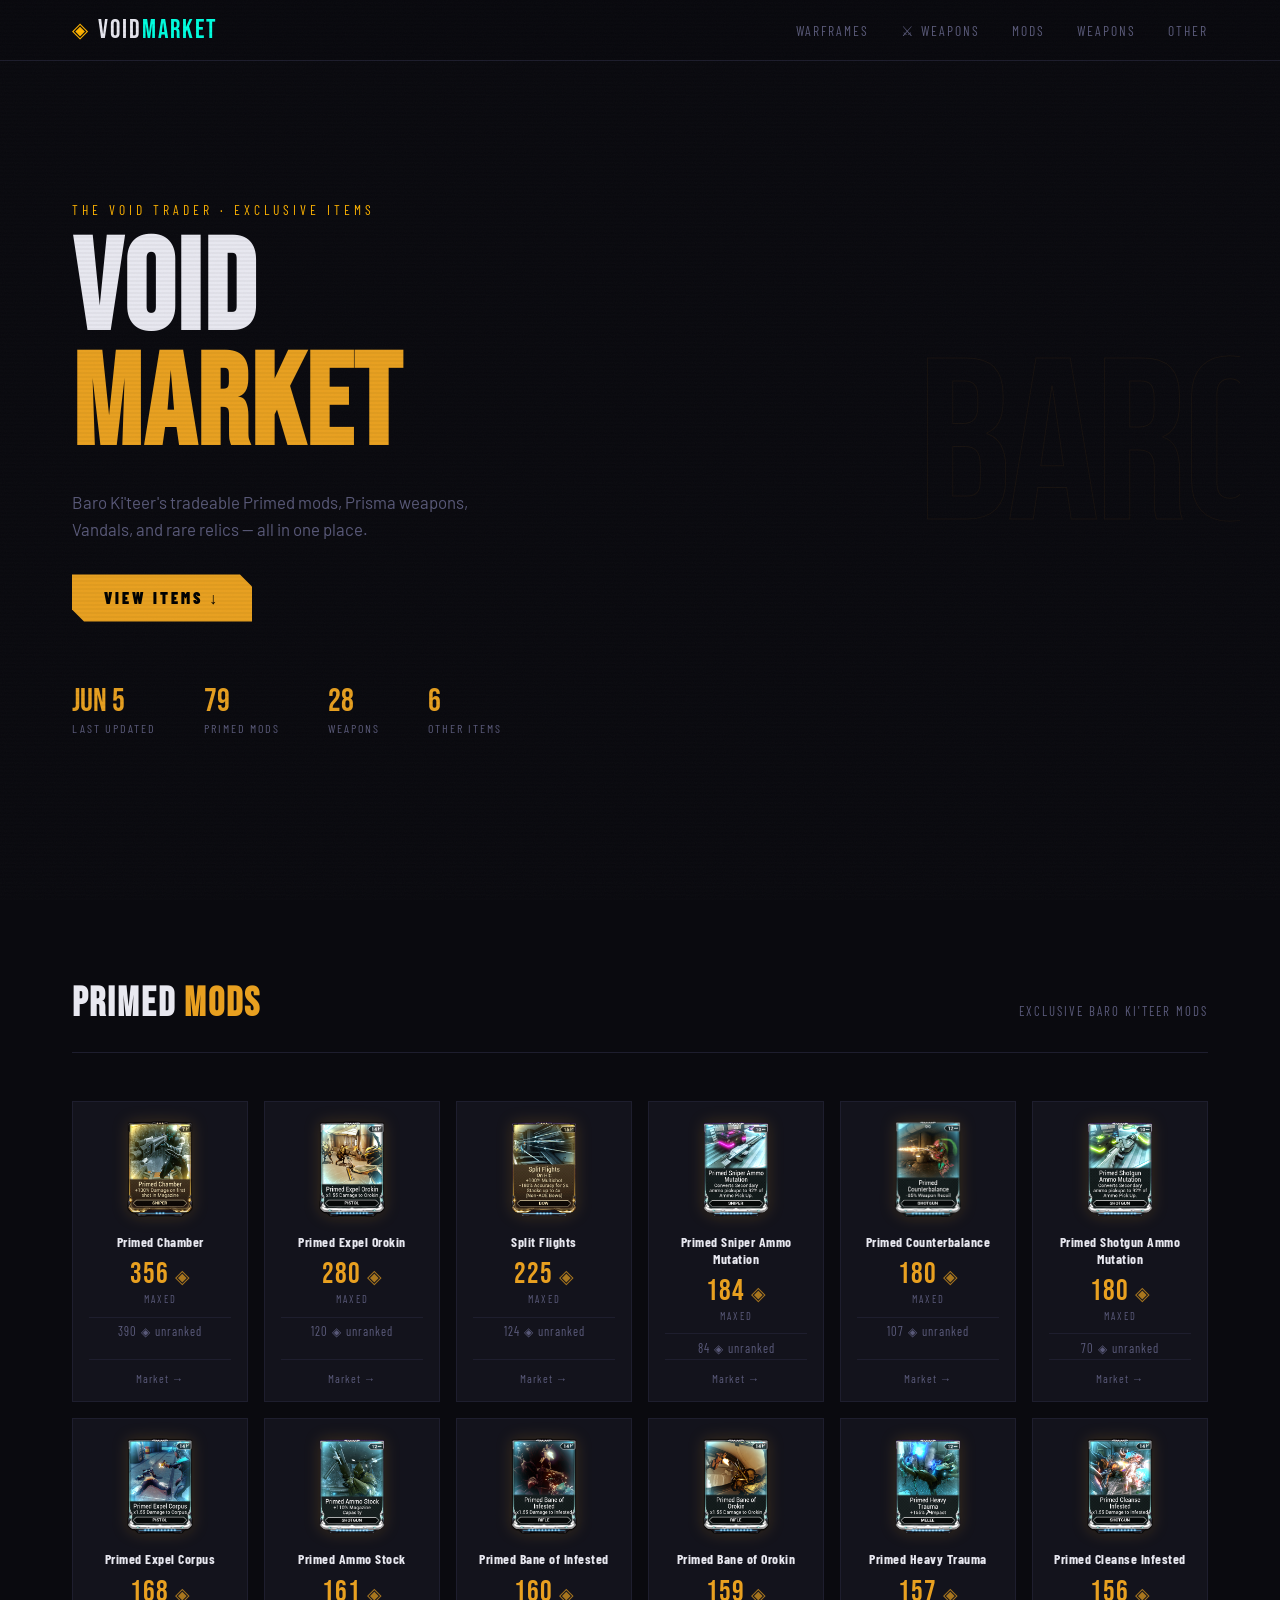
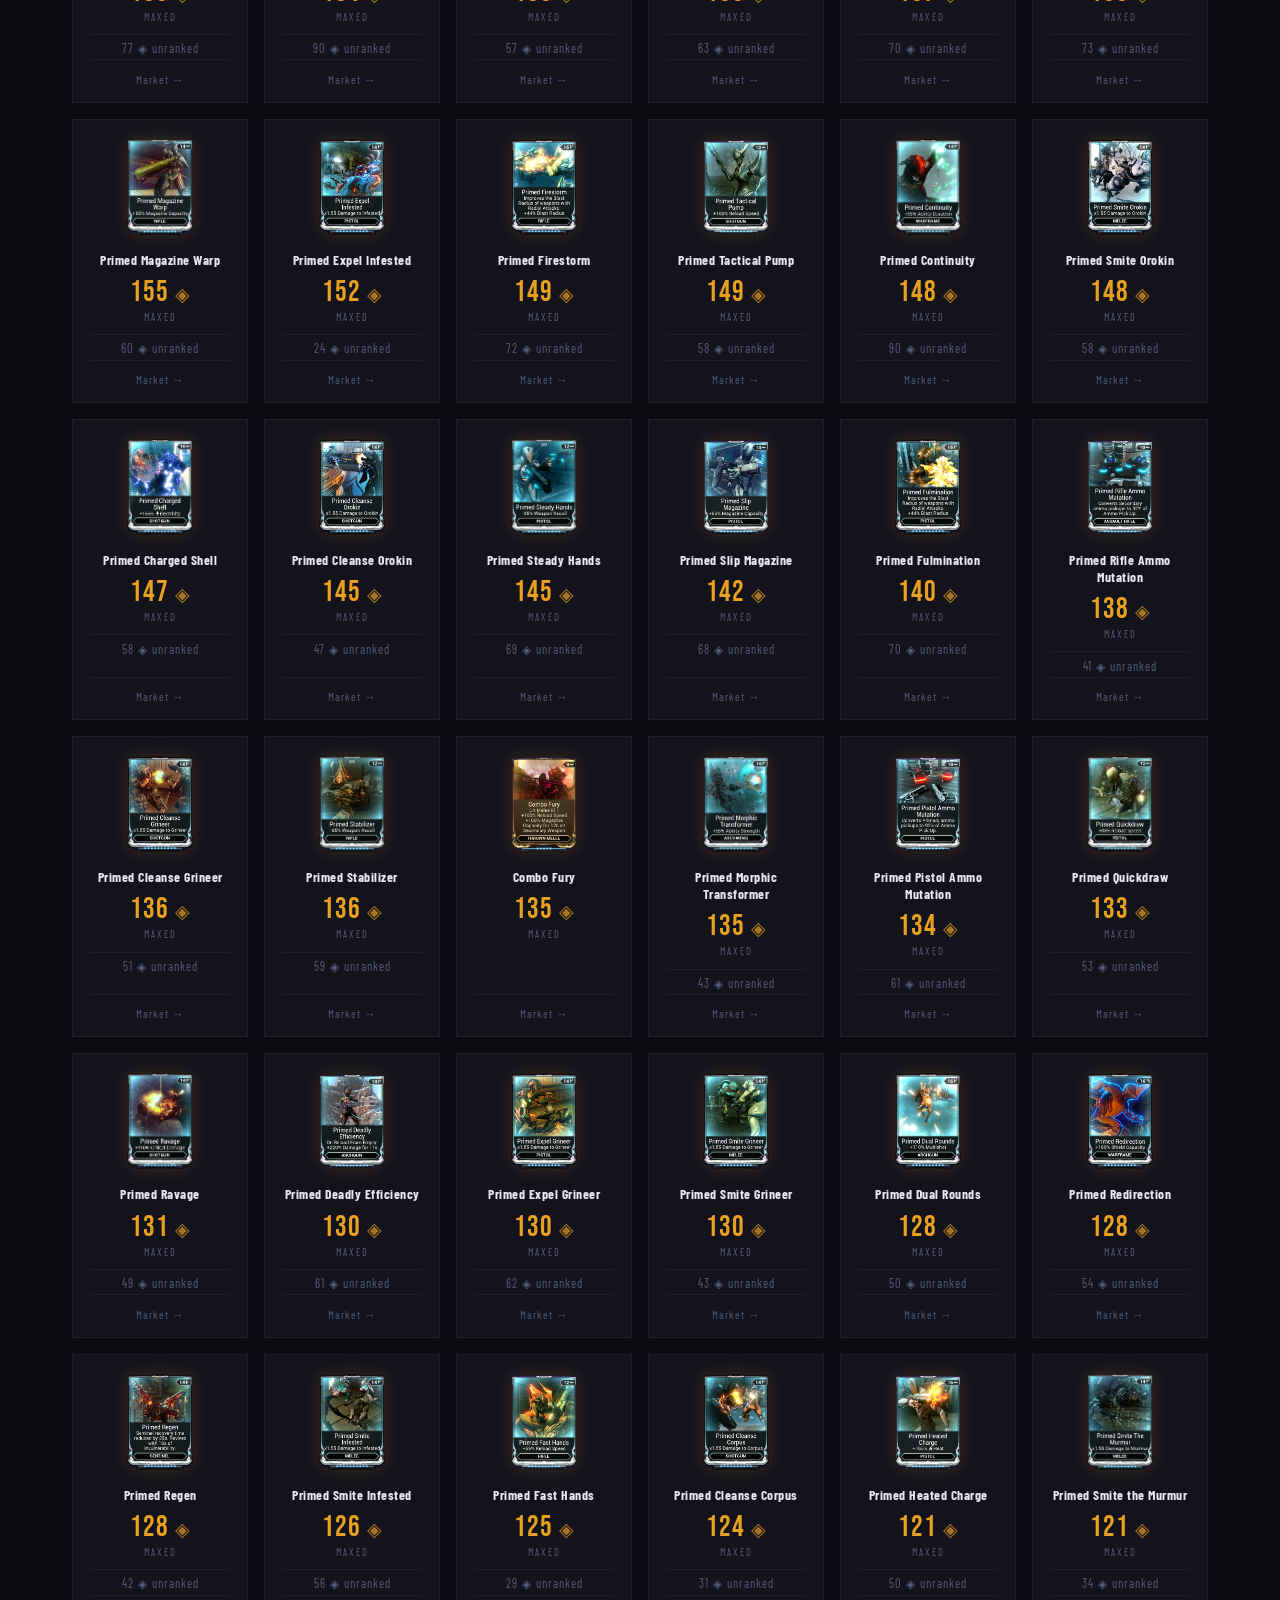
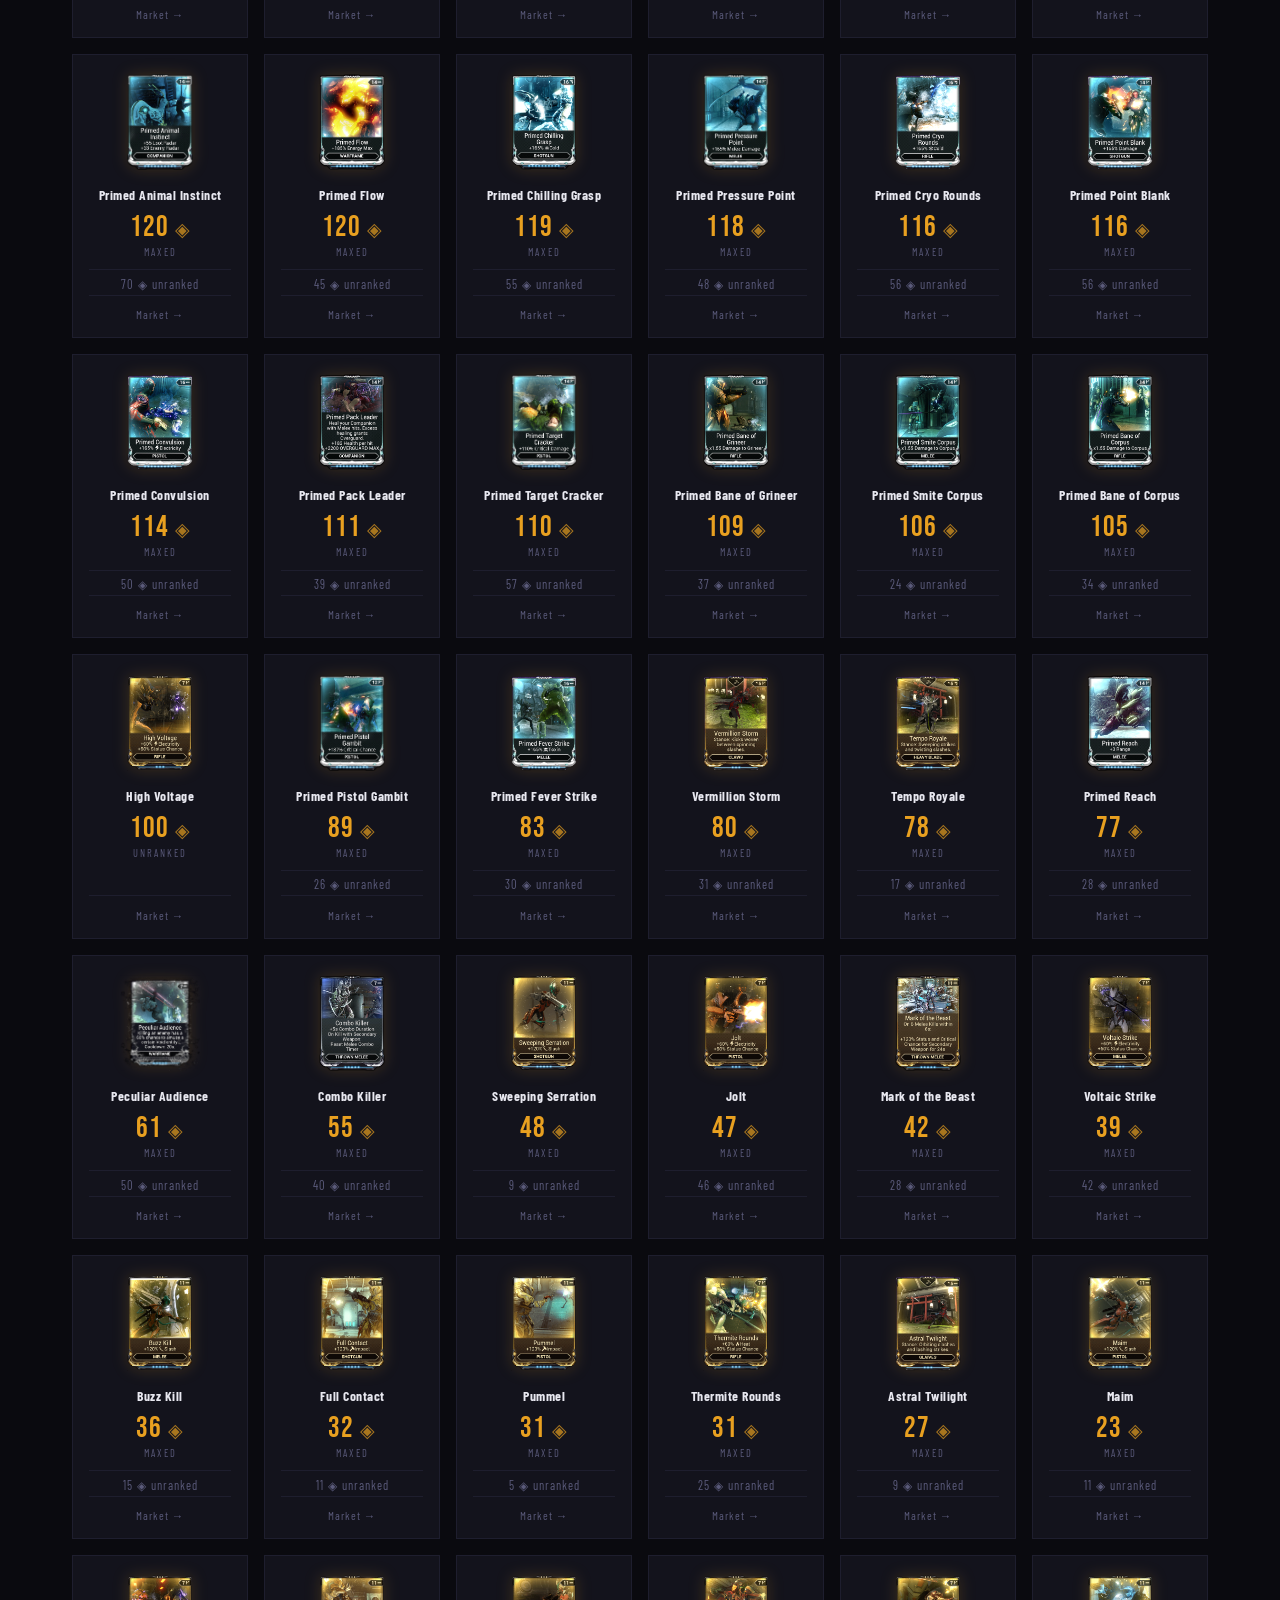
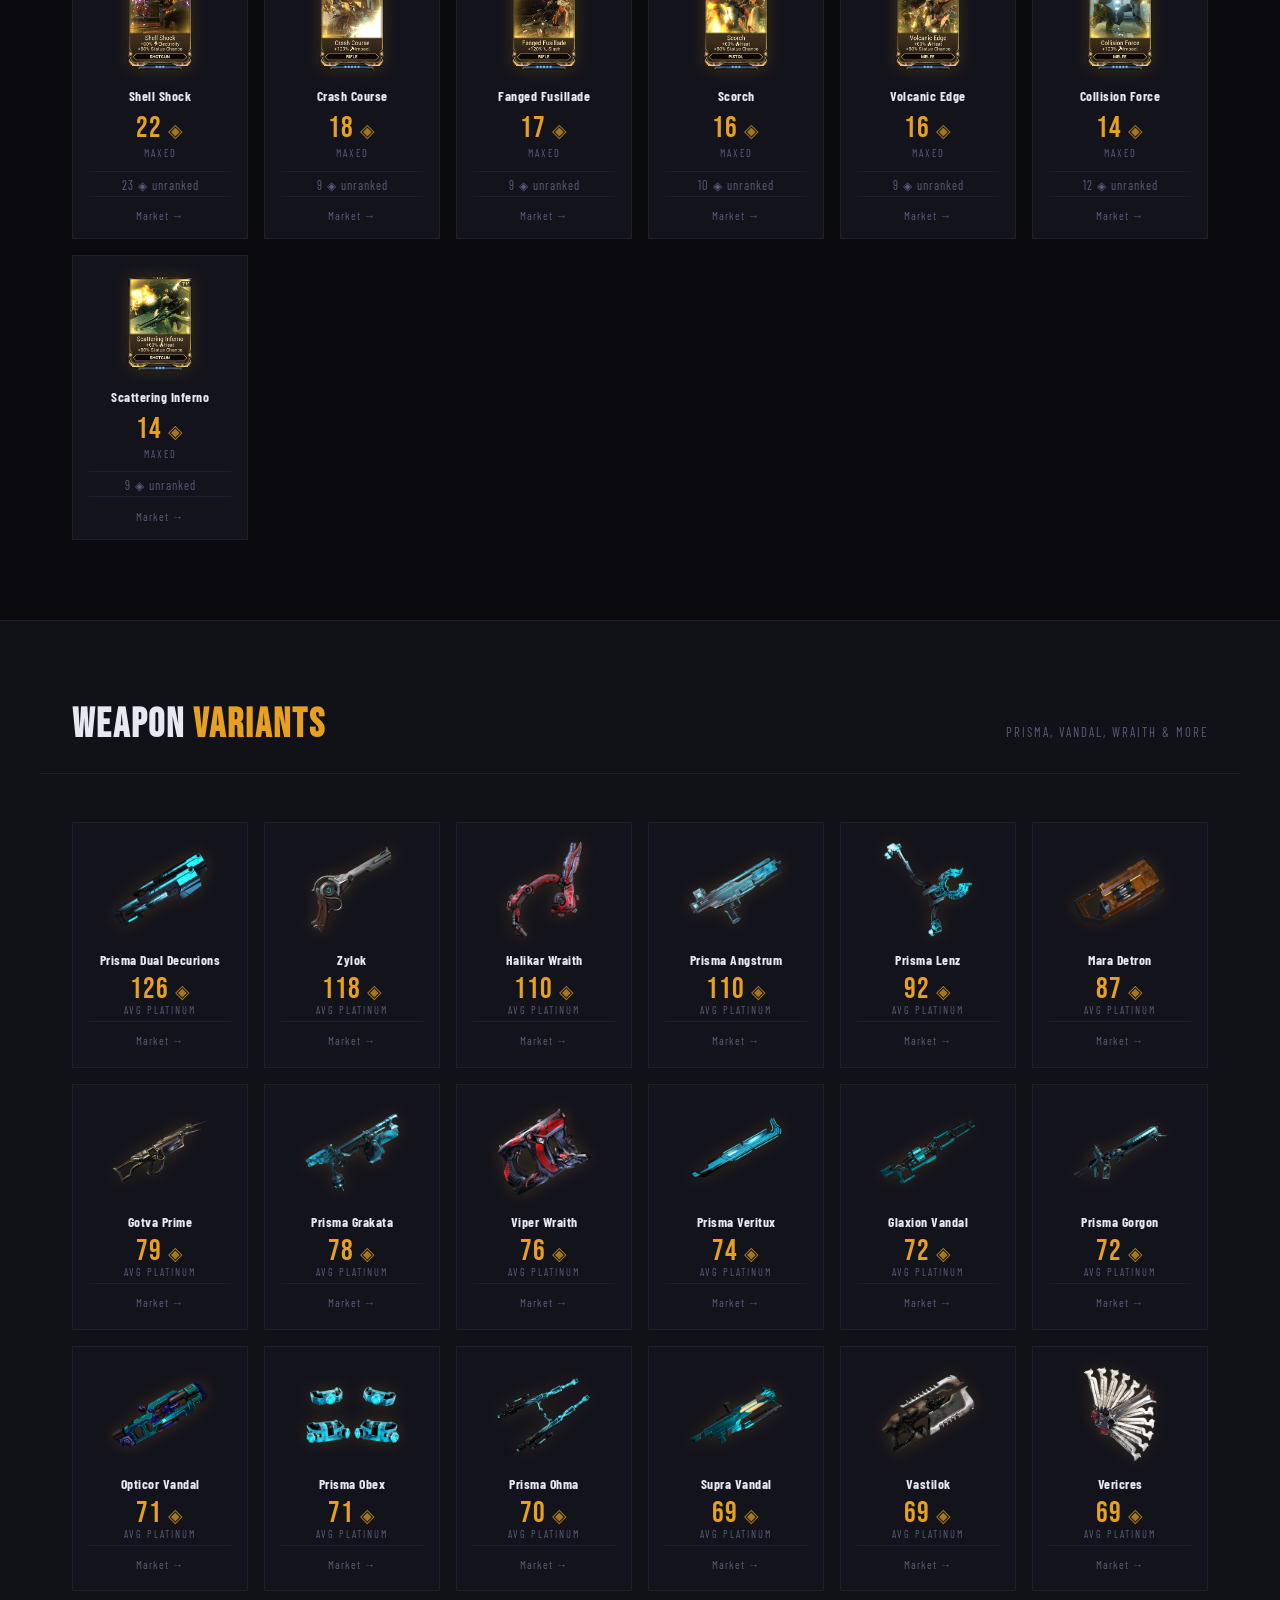
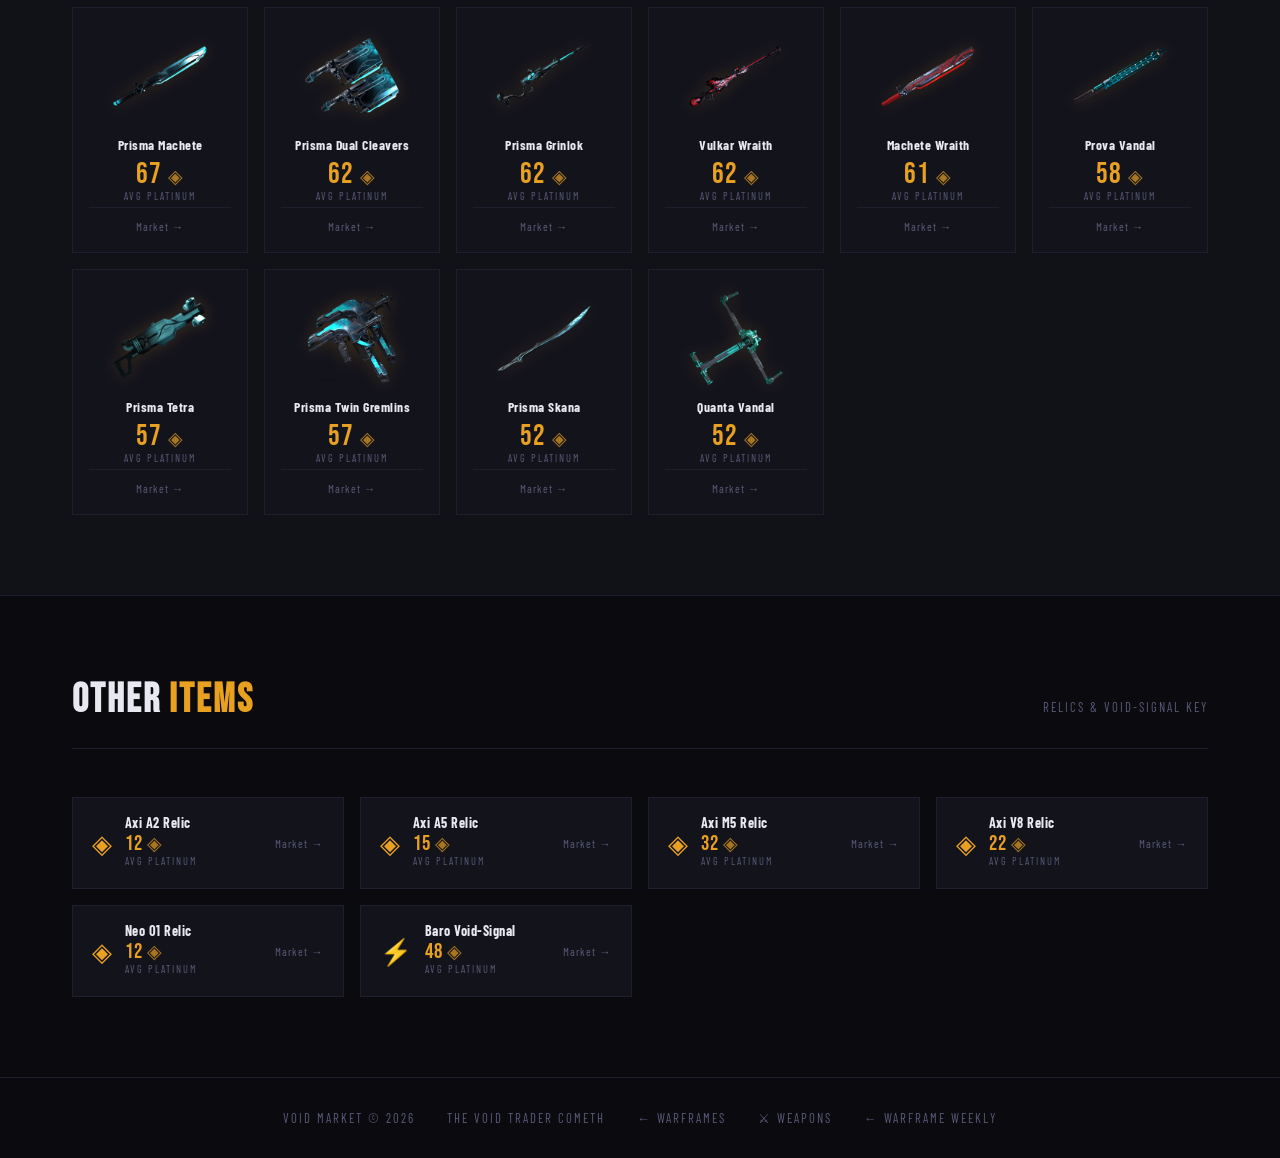
==== baro.html @ 5e70889b "void market" ====
<!DOCTYPE html>
<html lang="en">
<head>
  <meta charset="UTF-8" />
  <meta name="viewport" content="width=device-width, initial-scale=1.0"/>
  <title>Void Market — Baro Ki'teer</title>
  <link href="https://fonts.googleapis.com/css2?family=Bebas+Neue&family=Barlow:wght@400;600;700&family=Barlow+Condensed:wght@700;900&display=swap" rel="stylesheet"/>
  <link rel="stylesheet" href="style.css"/>
  <link rel="stylesheet" href="baro.css"/>
</head>
<body>

  <div class="scanline"></div>
  <div class="noise"></div>

  <header>
    <div class="header-inner">
      <div class="logo">
        <span class="logo-icon">◈</span>
        <span class="logo-text">VOID<span class="accent">MARKET</span></span>
      </div>
      <button class="hamburger" id="hamburger">☰</button>
      <nav id="main-nav">
        <a href="index.html">Warframes</a>
        <a href="weapons.html">⚔ Weapons</a>
        <a href="#mods">Mods</a>
        <a href="#weapons">Weapons</a>
        <a href="#other">Other</a>
      </nav>
    </div>
  </header>

  <section class="hero hero--baro">
    <div class="hero-bg-text">BARO</div>
    <div class="hero-content">
      <p class="hero-eyebrow">THE VOID TRADER · EXCLUSIVE ITEMS</p>
      <h1 class="hero-title">VOID<br/><span class="baro-accent">MARKET</span></h1>
      <p class="hero-sub">Baro Ki'teer's tradeable Primed mods, Prisma weapons, Vandals, and rare relics — all in one place.</p>
      <a href="#mods" class="cta-btn baro-cta">VIEW ITEMS ↓</a>
    </div>
    <div class="hero-stats">
      <div class="stat"><span class="stat-num baro-num" id="last-updated">—</span><span class="stat-label">Last Updated</span></div>
      <div class="stat"><span class="stat-num baro-num" id="mod-count">—</span><span class="stat-label">Primed Mods</span></div>
      <div class="stat"><span class="stat-num baro-num" id="weapon-count">—</span><span class="stat-label">Weapons</span></div>
      <div class="stat"><span class="stat-num baro-num" id="other-count">—</span><span class="stat-label">Other Items</span></div>
    </div>
  </section>

  <!-- MODS -->
  <section id="mods" class="content-section">
    <div class="section-header">
      <h2>PRIMED <span class="baro-accent">MODS</span></h2>
      <span class="section-sub">Exclusive Baro Ki'teer mods</span>
    </div>
    <div class="baro-grid" id="mods-grid">
      <div class="loading-state">⚙️ Loading mods...</div>
    </div>
  </section>

  <!-- WEAPONS -->
  <section id="weapons" class="content-section alt-bg">
    <div class="section-header">
      <h2>WEAPON <span class="baro-accent">VARIANTS</span></h2>
      <span class="section-sub">Prisma, Vandal, Wraith &amp; more</span>
    </div>
    <div class="baro-grid" id="weapons-grid">
      <div class="loading-state">⚙️ Loading weapons...</div>
    </div>
  </section>

  <!-- OTHER -->
  <section id="other" class="content-section">
    <div class="section-header">
      <h2>OTHER <span class="baro-accent">ITEMS</span></h2>
      <span class="section-sub">Relics &amp; Void-Signal key</span>
    </div>
    <div class="baro-grid baro-grid--other" id="other-grid">
      <div class="loading-state">⚙️ Loading items...</div>
    </div>
  </section>

  <footer>
    <span>VOID MARKET &copy; <span id="footer-year"></span></span>
    <span>The Void Trader cometh</span>
    <a href="index.html" style="color:var(--muted);text-decoration:none;">← Warframes</a>
    <a href="weapons.html" style="color:var(--muted);text-decoration:none;">⚔ Weapons</a>
    <a href="https://shadowsofthezariman.github.io/Warframe-Weekly" style="color:var(--muted);text-decoration:none;">← Warframe Weekly</a>
  </footer>

  <script src="baro_app.js"></script>
  <script src="nav.js"></script>
</body>
</html>
---- style.css ----
/* ── RESET & VARIABLES ─────────────────────────────── */
*, *::before, *::after { box-sizing: border-box; margin: 0; padding: 0; }

:root {
  --bg:       #0a0a0f;
  --bg2:      #111118;
  --border:   #1e1e2e;
  --accent:   #00ffe0;
  --accent2:  #ff2d55;
  --gold:     #ffb300;
  --text:     #e8e8f0;
  --muted:    #5a5a7a;
  --card-bg:  #13131c;
  --font-head: 'Bebas Neue', sans-serif;
  --font-body: 'Barlow', sans-serif;
  --font-cond: 'Barlow Condensed', sans-serif;
}

html { scroll-behavior: smooth; }
body { background: var(--bg); color: var(--text); font-family: var(--font-body); overflow-x: hidden; }

/* ── ATMOSPHERE ─────────────────────────────────────── */
.scanline {
  pointer-events: none; position: fixed; inset: 0; z-index: 9999;
  background: repeating-linear-gradient(0deg, transparent, transparent 2px, rgba(0,0,0,0.03) 2px, rgba(0,0,0,0.03) 4px);
}
.noise {
  pointer-events: none; position: fixed; inset: 0; z-index: 9998; opacity: 0.025;
  background-image: url("data:image/svg+xml,%3Csvg viewBox='0 0 200 200' xmlns='http://www.w3.org/2000/svg'%3E%3Cfilter id='n'%3E%3CfeTurbulence type='fractalNoise' baseFrequency='0.9' numOctaves='4' stitchTiles='stitch'/%3E%3C/filter%3E%3Crect width='100%25' height='100%25' filter='url(%23n)'/%3E%3C/svg%3E");
  background-size: 200px;
}

.accent { color: var(--accent); }

/* ── HEADER ─────────────────────────────────────────── */
header {
  position: fixed; top: 0; left: 0; right: 0; z-index: 100;
  background: rgba(10,10,15,0.85); backdrop-filter: blur(12px);
  border-bottom: 1px solid var(--border);
}
.header-inner {
  max-width: 1200px; margin: 0 auto; padding: 0 2rem;
  height: 60px; display: flex; align-items: center; justify-content: space-between;
}
.logo { display: flex; align-items: center; gap: 0.5rem; font-family: var(--font-head); font-size: 1.6rem; letter-spacing: 2px; }
.logo-icon { color: var(--gold); font-size: 1.3rem; }
nav { display: flex; gap: 2rem; }
nav a { color: var(--muted); text-decoration: none; font-family: var(--font-cond); font-size: 0.85rem; letter-spacing: 2px; text-transform: uppercase; transition: color 0.2s; }
nav a:hover { color: var(--accent); }

.hamburger {
  display: none;
  background: none;
  border: 1px solid var(--border);
  color: var(--text);
  font-size: 1.2rem;
  padding: 0.3rem 0.7rem;
  cursor: pointer;
}

@media (max-width: 700px) {
  .hamburger { display: block; }
  #main-nav {
    display: none;
    position: absolute;
    top: 60px; left: 0; right: 0;
    background: rgba(10,10,15,0.97);
    border-bottom: 1px solid var(--border);
    flex-direction: column;
    padding: 1rem 2rem;
    gap: 1rem;
  }
  #main-nav.open { display: flex; }
  nav a { font-size: 0.9rem; }
}

/* ── HERO ───────────────────────────────────────────── */
.hero {
  min-height: 100vh; display: flex; flex-direction: column; justify-content: center;
  padding: 100px 2rem 4rem; max-width: 1200px; margin: 0 auto; position: relative; overflow: hidden;
}
.hero-bg-text {
  position: absolute; right: 0; top: 50%; transform: translateY(-50%);
  font-family: var(--font-head); font-size: clamp(200px, 30vw, 400px);
  color: transparent; -webkit-text-stroke: 1px rgba(255,179,0,0.05);
  user-select: none; pointer-events: none; line-height: 1;
}
.hero-content { max-width: 600px; }
.hero-eyebrow { font-family: var(--font-cond); font-size: 0.85rem; letter-spacing: 4px; color: var(--gold); margin-bottom: 1rem; text-transform: uppercase; }
.hero-title { font-family: var(--font-head); font-size: clamp(4rem, 10vw, 8rem); line-height: 0.9; letter-spacing: 2px; margin-bottom: 1.5rem; animation: fadeUp 0.8s ease both; }
.hero-sub { font-size: 1.05rem; color: var(--muted); max-width: 420px; line-height: 1.6; margin-bottom: 2rem; animation: fadeUp 0.8s 0.15s ease both; }

.cta-btn {
  display: inline-block; background: var(--accent); color: #000;
  font-family: var(--font-cond); font-weight: 900; font-size: 1rem; letter-spacing: 3px;
  padding: 0.85rem 2rem; text-decoration: none; cursor: pointer; border: none;
  clip-path: polygon(0 0, calc(100% - 12px) 0, 100% 12px, 100% 100%, 12px 100%, 0 calc(100% - 12px));
  transition: background 0.2s, transform 0.1s; animation: fadeUp 0.8s 0.3s ease both;
}
.cta-btn:hover { background: #fff; transform: translateY(-2px); }

.hero-stats { display: flex; gap: 3rem; margin-top: 4rem; animation: fadeUp 0.8s 0.45s ease both; }
.stat { display: flex; flex-direction: column; gap: 0.2rem; }
.stat-num { font-family: var(--font-head); font-size: 2rem; color: var(--gold); line-height: 1; }
.stat-label { font-family: var(--font-cond); font-size: 0.75rem; letter-spacing: 2px; color: var(--muted); text-transform: uppercase; }

/* ── SECTIONS ───────────────────────────────────────── */
.content-section { 
  max-width: 1200px; 
  margin: 0 auto; 
  padding: 5rem 2rem; }

.alt-bg { 
  background: var(--bg2); 
  max-width: 100%; 
  border-top: 1px solid var(--border); 
  border-bottom: 1px solid var(--border); 
}

.alt-bg .section-header, 
.alt-bg .card-grid { 
  max-width: 1200px; 
  margin-left: auto; 
  margin-right: auto;
  padding-left: 2rem;
  padding-right: 2rem; 
}

.section-header {
  display: flex; align-items: baseline; 
  justify-content: space-between;
  flex-wrap: wrap; 
  gap: 1rem; 
  margin-bottom: 3rem;
  border-bottom: 1px solid var(--border); 
  padding-bottom: 1.5rem;
}
.section-header h2 { 
  font-family: var(--font-head); 
  font-size: 2.5rem; 
  letter-spacing: 2px; }
.section-sub { font-family: var(--font-cond); font-size: 0.8rem; letter-spacing: 2px; color: var(--muted); text-transform: uppercase; }

.card-grid { 
  display: grid; 
  grid-template-columns: 
  repeat(auto-fill, minmax(220px, 1fr)); 
  gap: 1.2rem; margin-top: 1rem; }

/* ── PRICE CARD ─────────────────────────────────────── */
.price-card {
  background: var(--card-bg); border: 1px solid var(--border);
  padding: 1.5rem; text-decoration: none; color: var(--text);
  display: block; position: relative; overflow: hidden;
  transition: transform 0.2s, border-color 0.2s;
  animation: fadeUp 0.4s ease both;
}
.price-card::before {
  content: ''; position: absolute; top: 0; left: 0;
  width: 3px; height: 100%; background: var(--gold);
  transform: scaleY(0); transform-origin: top; transition: transform 0.25s ease;
}
.price-card:hover { transform: translateY(-4px); border-color: rgba(255,179,0,0.3); }
.price-card:hover::before { transform: scaleY(1); }

.price-rank {
  font-family: var(--font-head); font-size: 2.5rem; line-height: 1;
  color: var(--border); margin-bottom: 0.5rem; transition: color 0.2s;
}
.price-card:hover .price-rank { color: var(--gold); }

/* rank medal colors */
.price-card[data-rank="1"] .price-rank { color: #ffd700; }
.price-card[data-rank="2"] .price-rank { color: #c0c0c0; }
.price-card[data-rank="3"] .price-rank { color: #cd7f32; }

.card-warframe-img {
  display: block;
  width: 100%;
  max-height: 140px;
  object-fit: contain;
  margin: 0.6rem 0 1rem;
  filter: drop-shadow(0 0 10px rgba(0,255,224,0.15));
  transition: filter 0.3s, transform 0.3s;
}
.price-card:hover .card-warframe-img {
  filter: drop-shadow(0 0 18px rgba(0,255,224,0.45));
  transform: scale(1.04);
}
.price-card.deal .card-warframe-img {
  filter: drop-shadow(0 0 10px rgba(74,222,128,0.2));
}
.price-card.deal:hover .card-warframe-img {
  filter: drop-shadow(0 0 18px rgba(74,222,128,0.5));
}

.price-name { font-family: var(--font-cond); font-weight: 900; font-size: 1.2rem; letter-spacing: 0.5px; margin-bottom: 0.6rem; line-height: 1.2; }
.price-plat { font-family: var(--font-head); font-size: 2rem; color: var(--accent); letter-spacing: 1px; line-height: 1; }
.price-plat-label { font-family: var(--font-cond); font-size: 0.7rem; letter-spacing: 2px; color: var(--muted); margin-bottom: 0.8rem; }

.price-link {
  display: block; margin-top: 1rem;
  font-family: var(--font-cond); font-size: 0.75rem; letter-spacing: 1px;
  color: var(--muted); transition: color 0.2s;
  border-top: 1px solid var(--border); padding-top: 0.8rem;
}
.price-card:hover .price-link { color: var(--accent); }

/* cheapest card variant */
.price-card.deal .price-plat { color: #4ade80; }
.price-card.deal::before { background: #4ade80; }
.price-card.deal:hover { border-color: rgba(74,222,128,0.3); }

/* ── LOADING / EMPTY ────────────────────────────────── */
.loading-state {
  grid-column: 1/-1; text-align: center; padding: 3rem;
  color: var(--muted); font-family: var(--font-cond); font-size: 0.9rem; letter-spacing: 2px;
  animation: pulse 1.5s infinite;
}
.empty-state {
  grid-column: 1/-1; text-align: center; padding: 4rem;
  color: var(--muted); font-family: var(--font-cond); font-size: 1rem; letter-spacing: 2px;
  border: 1px dashed var(--border);
}

/* ── FOOTER ─────────────────────────────────────────── */
footer {
  padding: 2rem; text-align: center; display: flex; justify-content: center; gap: 2rem;
  font-family: var(--font-cond); font-size: 0.8rem; letter-spacing: 2px;
  color: var(--muted); text-transform: uppercase; border-top: 1px solid var(--border);
}

/* ── ANIMATIONS ─────────────────────────────────────── */
@keyframes fadeUp { from { opacity: 0; transform: translateY(20px); } to { opacity: 1; transform: translateY(0); } }
@keyframes pulse { 0%, 100% { opacity: 1; } 50% { opacity: 0.4; } }

@media (max-width: 600px) {
  .hero-stats { gap: 1.5rem; }
  .hero-bg-text { display: none; }
  .section-header { flex-direction: column; }
  footer { flex-direction: column; gap: 0.5rem; align-items: center; }
}

@media (max-width: 700px) {
  .alt-bg .section-header,
  .alt-bg .card-grid {
    padding-left: 0;
    padding-right: 0;
  }
  .content-section {
    padding-left: 2;
    padding-right: 2;
  }
}
---- baro.css ----
/* ── BARO KI'TEER PAGE ──────────────────────────────── */

/* Baro's signature color: warm void gold/amber */
:root {
  --baro: #e8a020;
  --baro-dim: rgba(232, 160, 32, 0.12);
  --baro-border: rgba(232, 160, 32, 0.3);
}

.baro-accent { color: var(--baro); }
.baro-num    { color: var(--baro) !important; }

/* Hero tweaks */
.hero--baro .hero-bg-text {
  font-size: clamp(100px, 18vw, 240px);
  -webkit-text-stroke: 1px rgba(232, 160, 32, 0.06);
  right: -2rem;
  letter-spacing: -4px;
}

.baro-cta {
  background: var(--baro) !important;
}
.baro-cta:hover {
  background: #fff !important;
}

/* ── BARO GRID ──────────────────────────────────────── */
.baro-grid {
  display: grid;
  grid-template-columns: repeat(auto-fill, minmax(160px, 1fr));
  gap: 1rem;
  margin-top: 1rem;
}

/* Other section can be wider cards since it's text-only */
.baro-grid--other {
  grid-template-columns: repeat(auto-fill, minmax(240px, 1fr));
}

/* ── BARO CARD ──────────────────────────────────────── */
.baro-card {
  background: var(--card-bg);
  border: 1px solid var(--border);
  padding: 1.2rem 1rem;
  text-decoration: none;
  color: var(--text);
  display: flex;
  flex-direction: column;
  align-items: center;
  text-align: center;
  position: relative;
  overflow: hidden;
  transition: transform 0.2s, border-color 0.2s;
  animation: fadeUp 0.4s ease both;
  cursor: default;
}

/* Cards that link to warframe.market get pointer */
a.baro-card { cursor: pointer; }

.baro-card::before {
  content: '';
  position: absolute;
  top: 0; left: 0;
  width: 100%; height: 2px;
  background: var(--baro);
  transform: scaleX(0);
  transform-origin: left;
  transition: transform 0.25s ease;
}
.baro-card:hover {
  transform: translateY(-3px);
  border-color: var(--baro-border);
}
.baro-card:hover::before {
  transform: scaleX(1);
}

/* Amber glow shimmer on hover */
.baro-card::after {
  content: '';
  position: absolute;
  inset: 0;
  background: radial-gradient(ellipse at 50% 0%, rgba(232,160,32,0.07) 0%, transparent 70%);
  opacity: 0;
  transition: opacity 0.3s;
  pointer-events: none;
}
.baro-card:hover::after { opacity: 1; }

.baro-card-img {
  width: 96px;
  height: 96px;
  object-fit: contain;
  margin-bottom: 0.8rem;
  filter: drop-shadow(0 0 8px rgba(232, 160, 32, 0.2));
  transition: filter 0.3s, transform 0.3s;
}
.baro-card:hover .baro-card-img {
  filter: drop-shadow(0 0 16px rgba(232, 160, 32, 0.55));
  transform: scale(1.06);
}

.baro-card-name {
  font-family: var(--font-cond);
  font-weight: 700;
  font-size: 0.85rem;
  letter-spacing: 0.5px;
  line-height: 1.25;
  color: var(--text);
}

/* "Other" items (relic / key) — icon + name + price in a row */
.baro-card--other {
  flex-direction: row;
  align-items: center;
  justify-content: flex-start;
  text-align: left;
  gap: 0.8rem;
  padding: 1rem 1.2rem;
  flex-wrap: wrap;
}
.baro-card--other .baro-card-icon {
  font-size: 1.6rem;
  flex-shrink: 0;
  color: var(--baro);
}
.baro-other-body {
  flex: 1;
  min-width: 0;
}
.baro-card--other .baro-card-name {
  font-size: 0.88rem;
  margin-bottom: 0.15rem;
}
.baro-card--other .baro-card-price {
  font-size: 1.3rem;
  margin-top: 0.1rem;
}
.baro-card--other .baro-card-link {
  border-top: none;
  padding-top: 0;
  margin-top: 0;
  width: auto;
  margin-left: auto;
  white-space: nowrap;
}

/* ── ALT-BG ALIGNMENT ────────────────────────────────── */
.alt-bg .baro-grid {
  max-width: 1200px;
  margin-left: auto;
  margin-right: auto;
  padding-left: 2rem;
  padding-right: 2rem;
}

@media (max-width: 700px) {
  .alt-bg .baro-grid {
    padding-left: 0;
    padding-right: 0;
  }
  .baro-grid {
    grid-template-columns: repeat(auto-fill, minmax(130px, 1fr));
  }
  .baro-grid--other {
    grid-template-columns: 1fr;
  }
}

/* ── MOD / WEAPON CARD PRICE DISPLAY ────────────────── */

.baro-card-price {
  font-family: var(--font-head);
  font-size: 1.8rem;
  color: var(--baro);
  line-height: 1;
  margin-top: 0.5rem;
  letter-spacing: 1px;
}

.baro-plat-sym {
  font-size: 1.2rem;
  color: var(--baro);
  opacity: 0.7;
}

.baro-card-rank-label {
  font-family: var(--font-cond);
  font-size: 0.65rem;
  letter-spacing: 2px;
  text-transform: uppercase;
  color: var(--muted);
  margin-bottom: 0.3rem;
}

/* Secondary price (unranked shown below maxed) */
.baro-card-subprice {
  font-family: var(--font-cond);
  font-size: 0.78rem;
  letter-spacing: 1px;
  color: var(--muted);
  border-top: 1px solid var(--border);
  padding-top: 0.4rem;
  margin-top: 0.2rem;
  width: 100%;
  text-align: center;
}

.baro-card-link {
  display: block;
  margin-top: auto;
  padding-top: 0.7rem;
  font-family: var(--font-cond);
  font-size: 0.72rem;
  letter-spacing: 1px;
  color: var(--muted);
  text-decoration: none;
  border-top: 1px solid var(--border);
  transition: color 0.2s;
  width: 100%;
  text-align: center;
}
.baro-card:hover .baro-card-link { color: var(--baro); }

/* Mod cards are a bit taller to fit both prices */
.baro-card--mod {
  padding-bottom: 1rem;
  gap: 0.2rem;
}
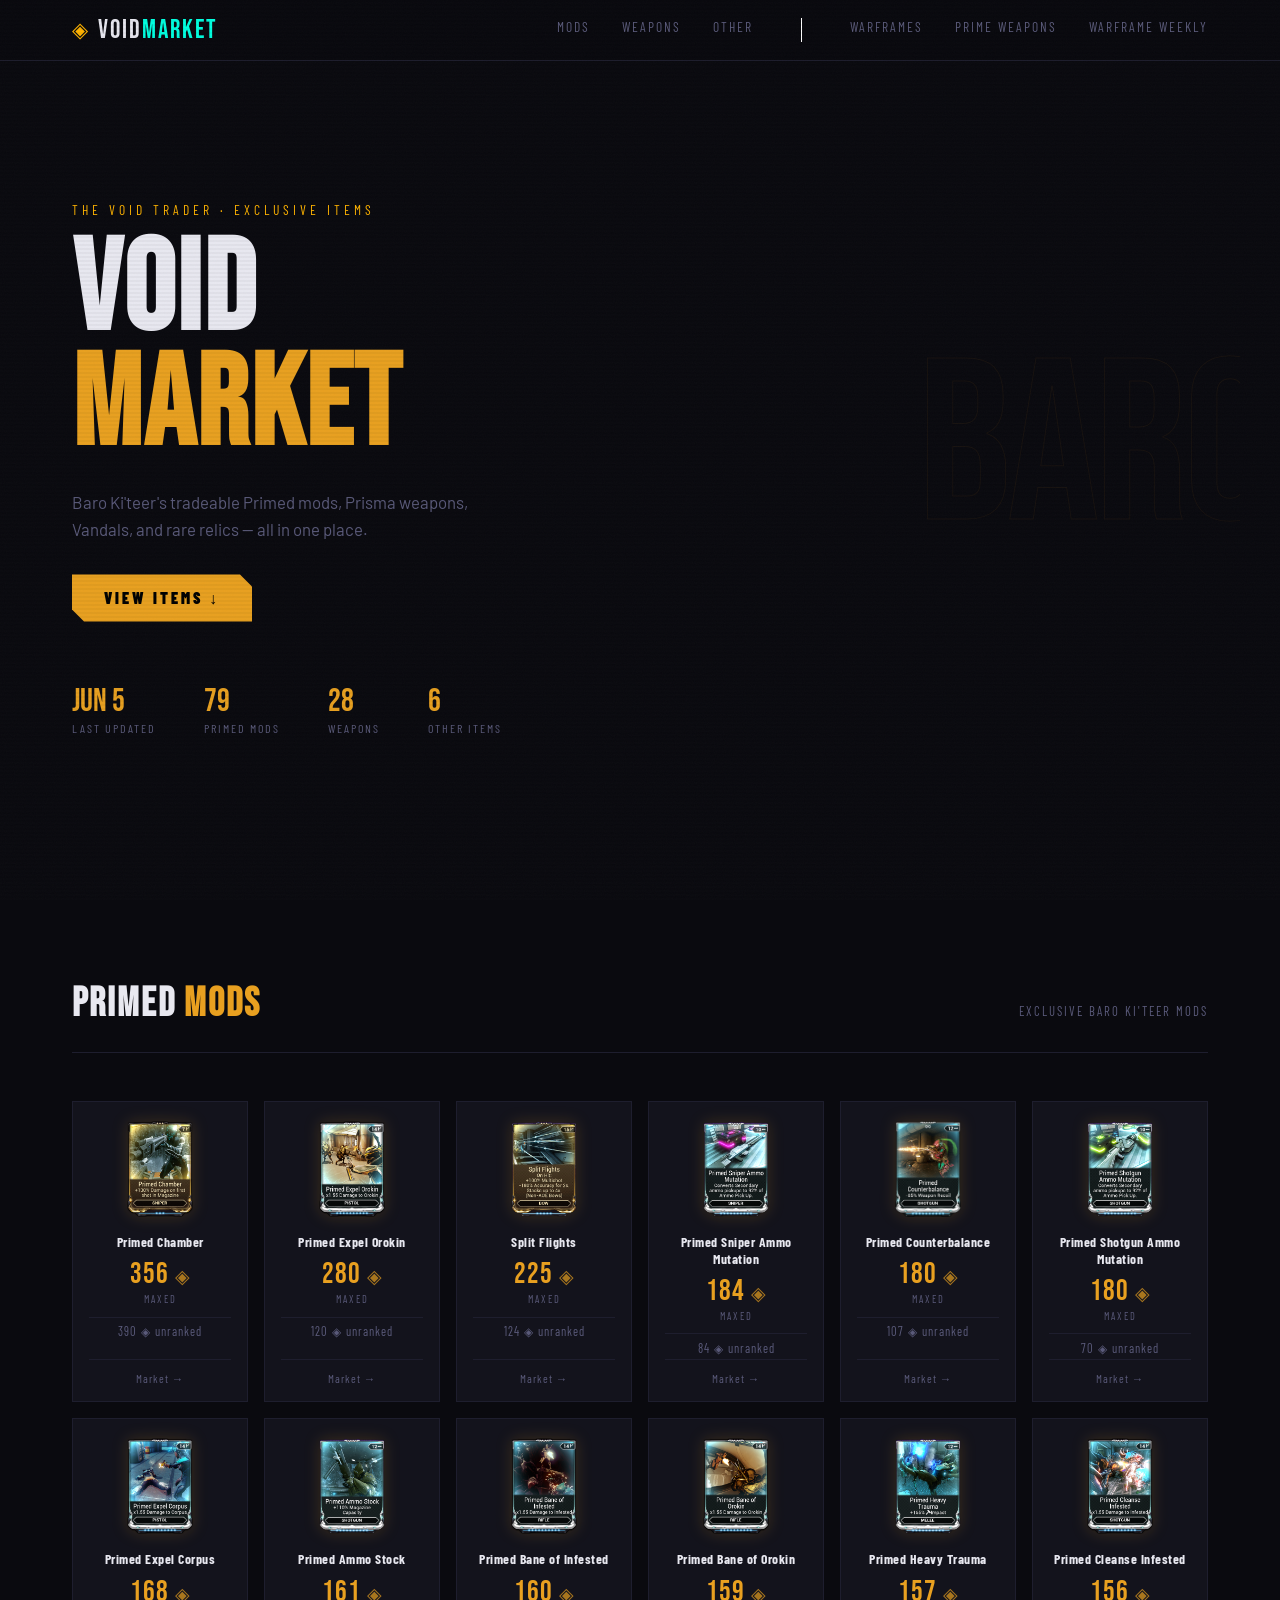
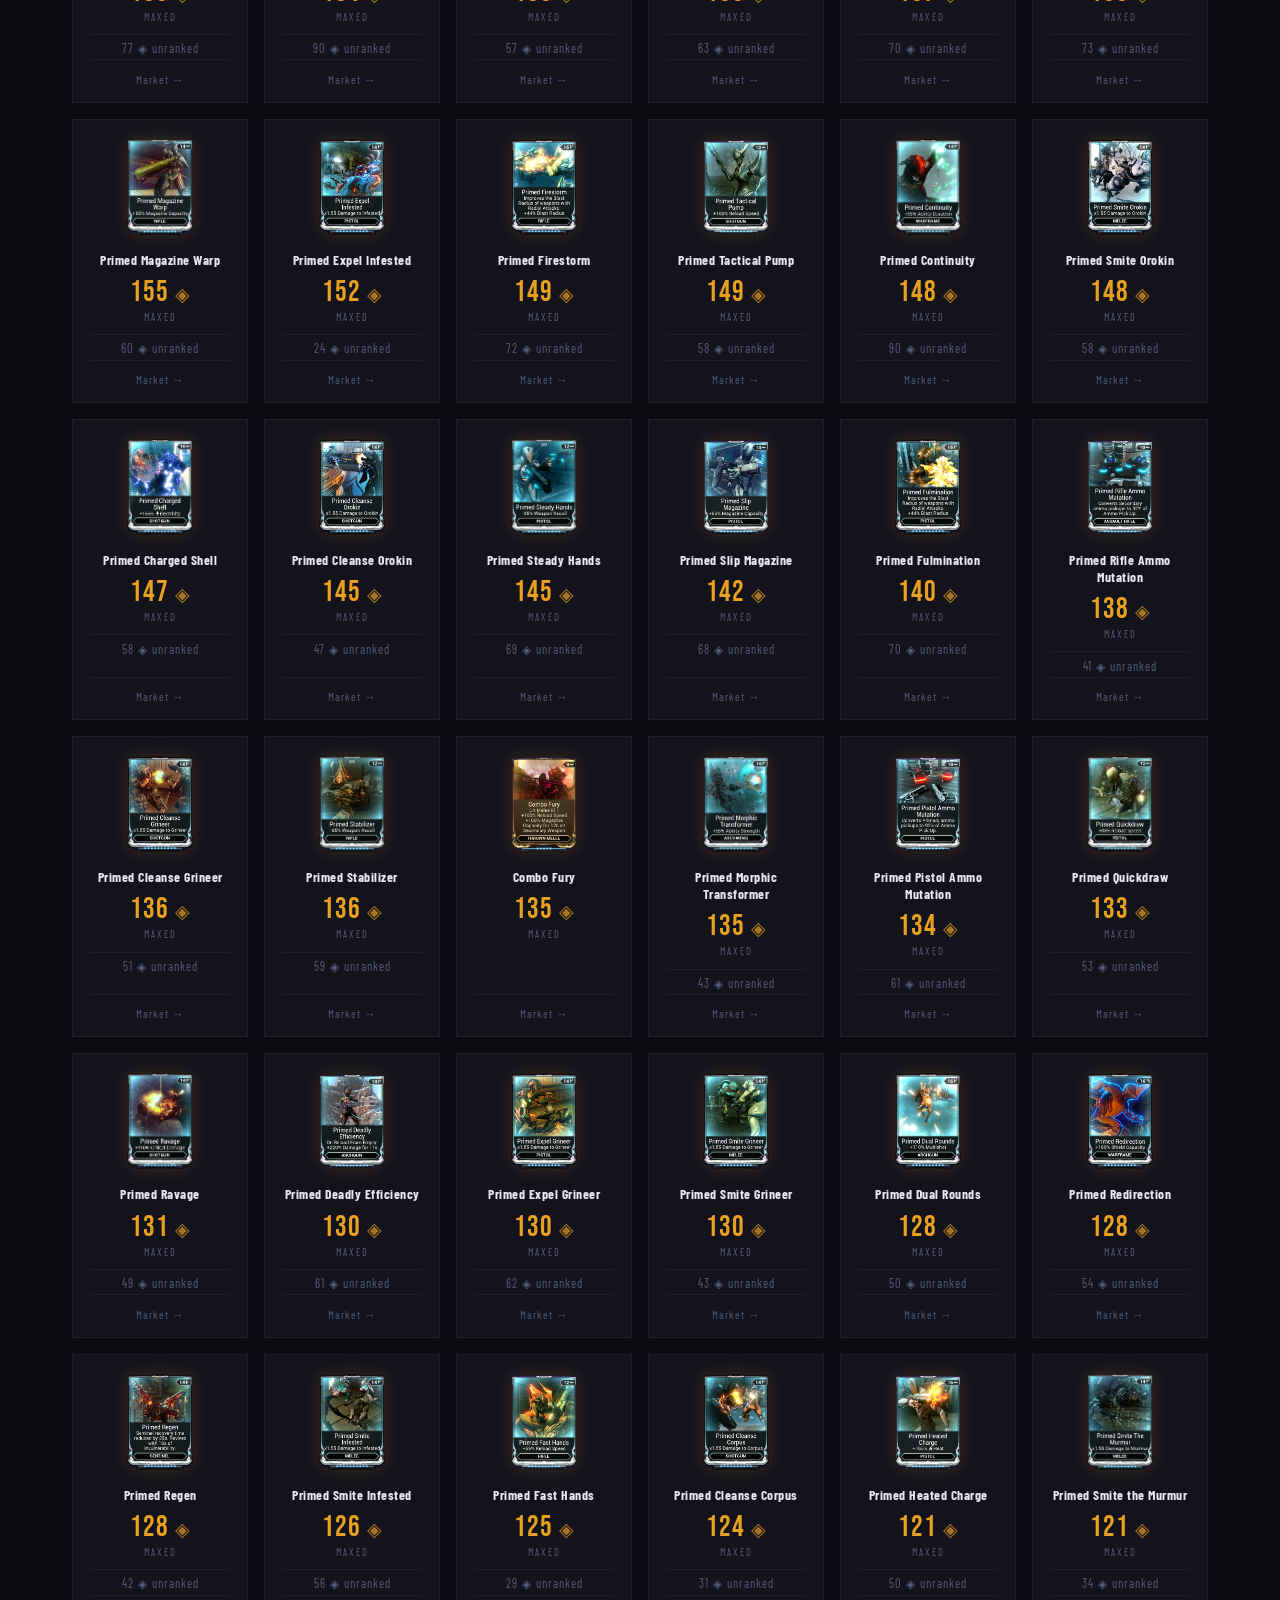
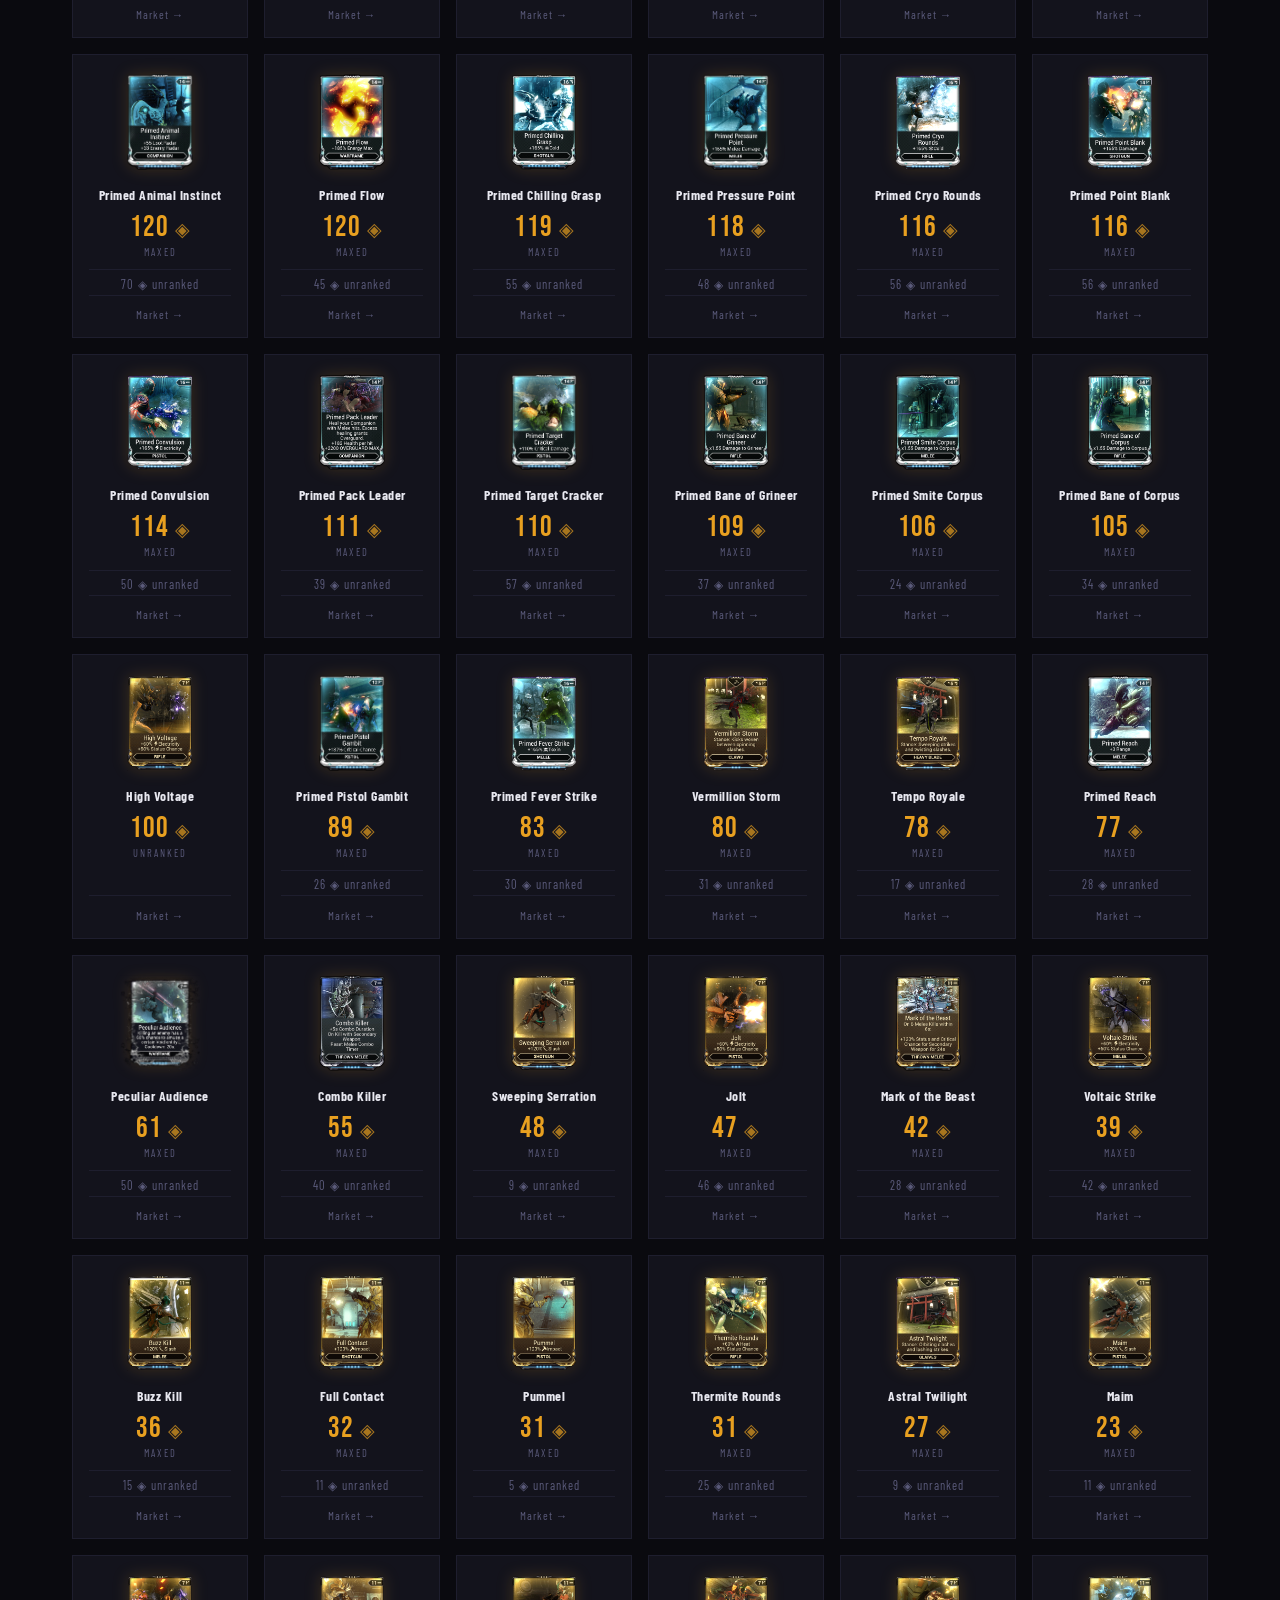
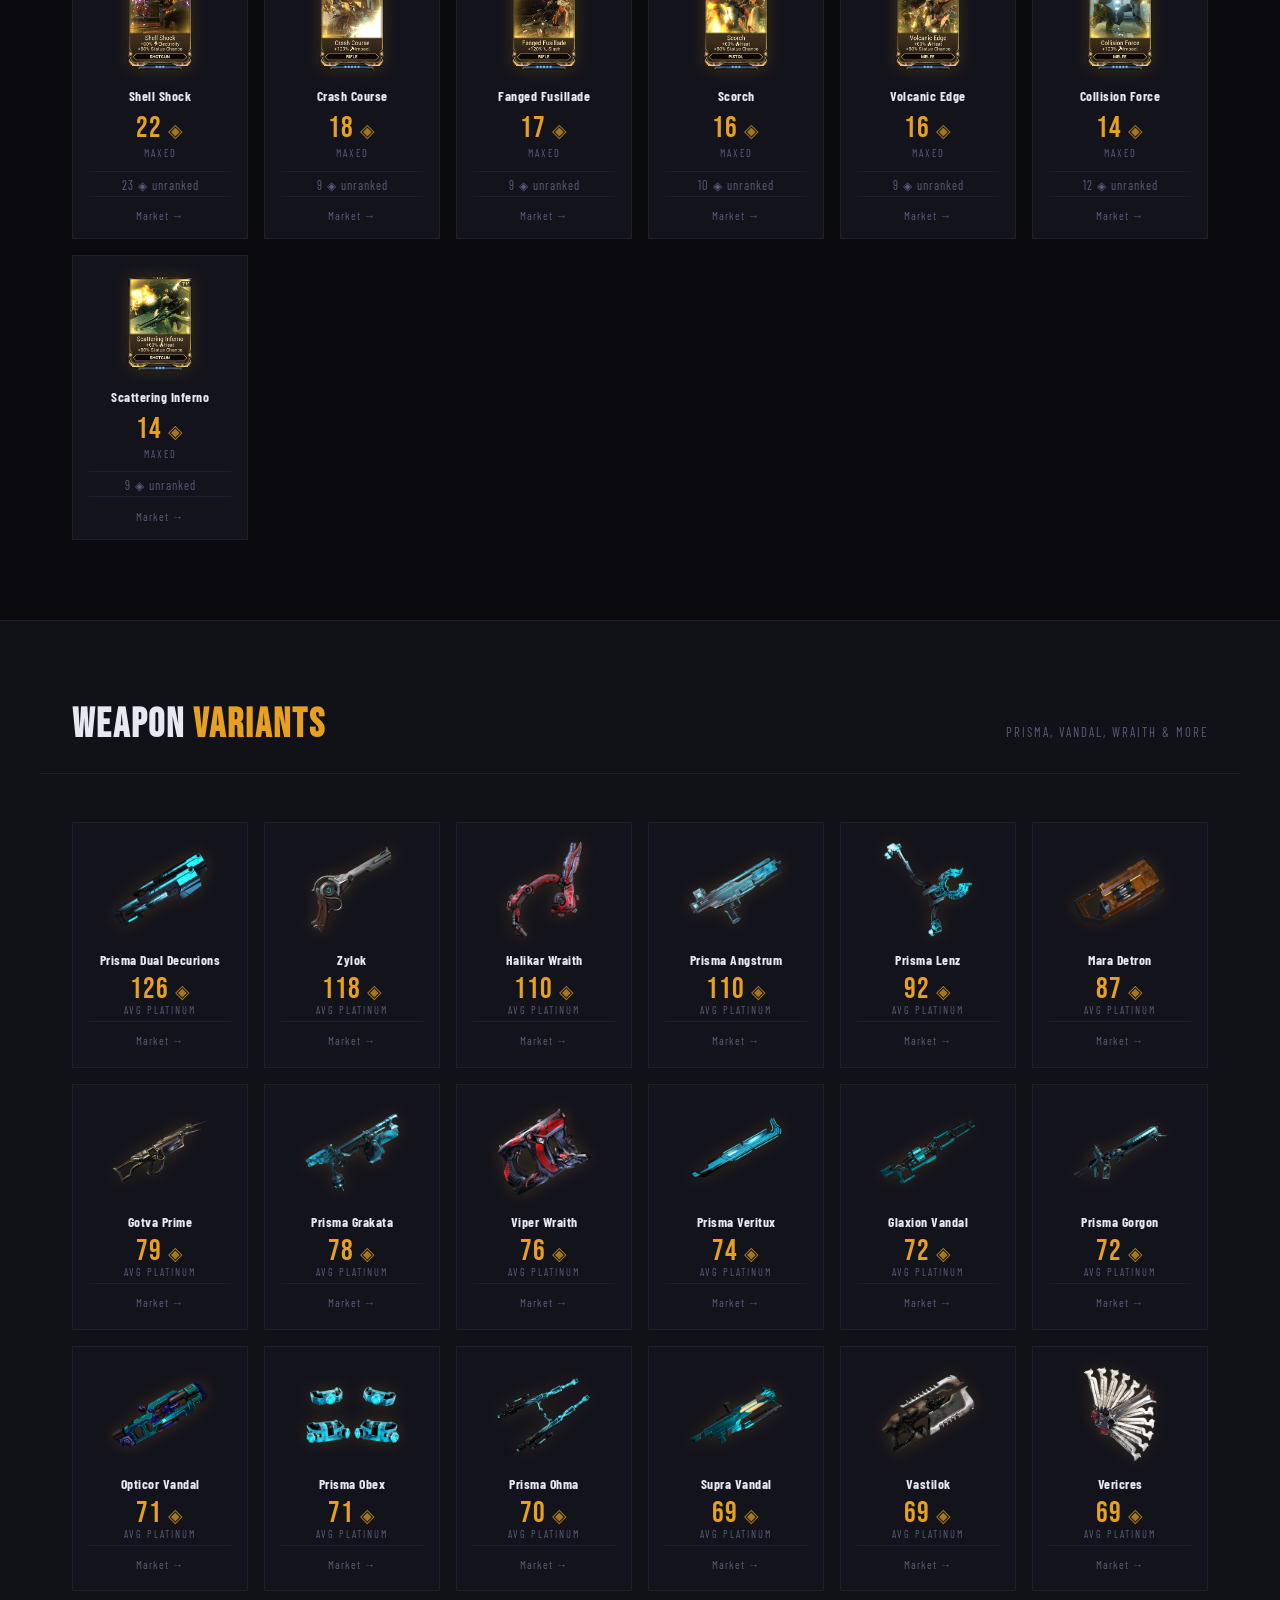
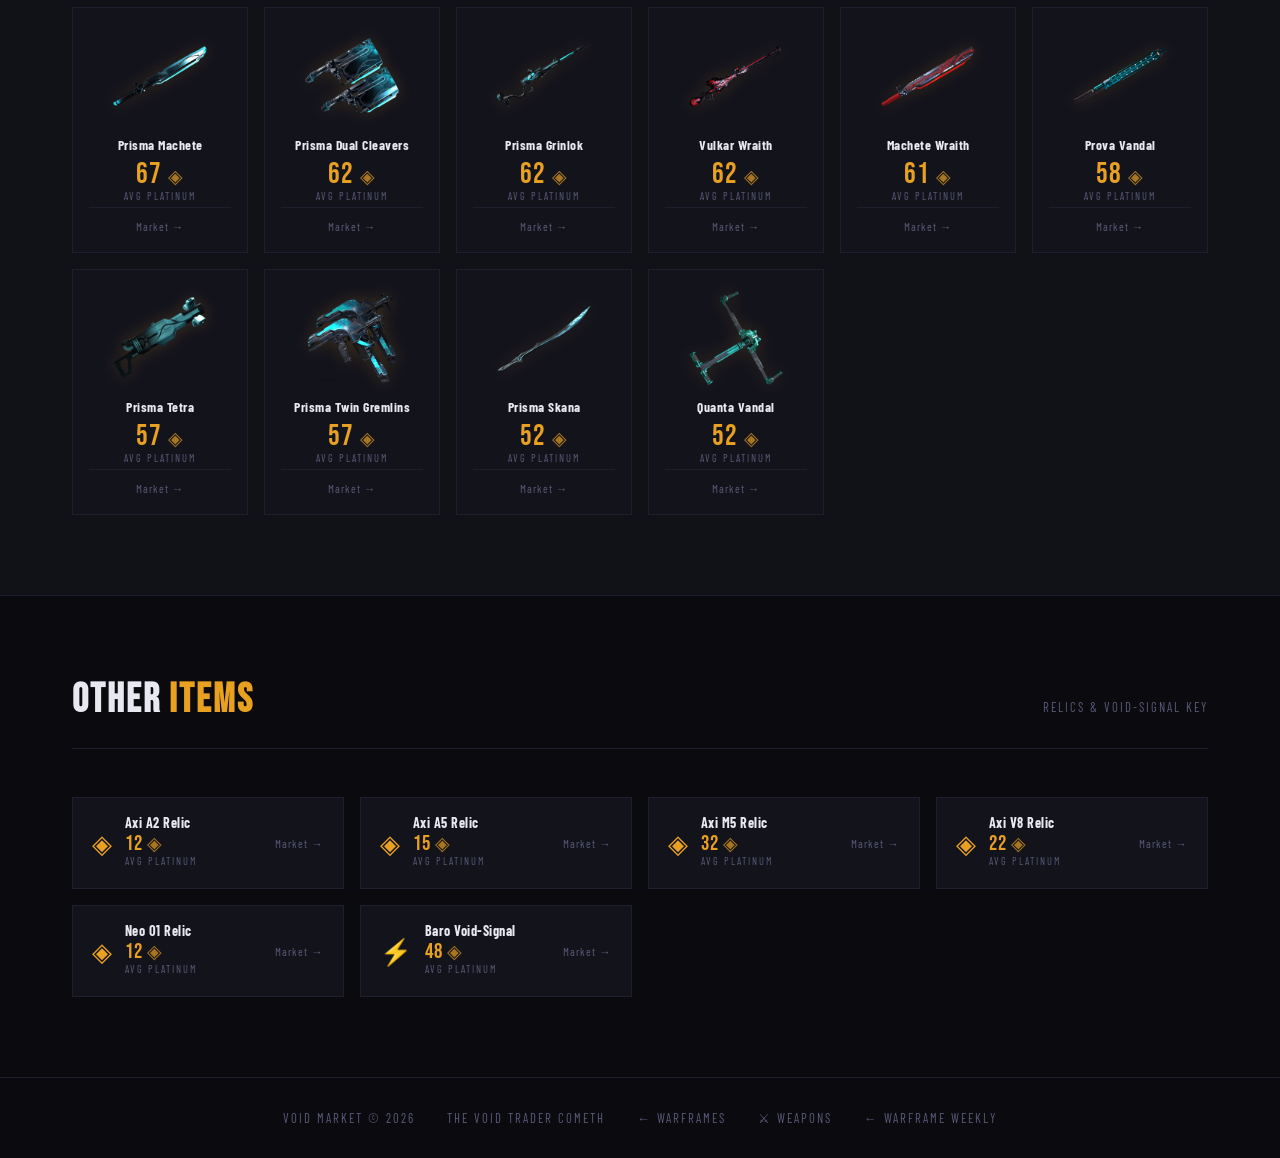
==== commit 14e9b135: "navigation bar and ph divider" ====
--- a/baro.html
+++ b/baro.html
@@ -21,11 +21,14 @@
       </div>
       <button class="hamburger" id="hamburger">☰</button>
       <nav id="main-nav">
-        <a href="index.html">Warframes</a>
-        <a href="weapons.html">⚔ Weapons</a>
+        
         <a href="#mods">Mods</a>
         <a href="#weapons">Weapons</a>
         <a href="#other">Other</a>
+        <span class="nav-divider"></span>
+        <a href="index.html">Warframes</a>
+        <a href="weapons.html">Prime Weapons</a>
+        <a href="https://shadowsofthezariman.github.io/Warframe-Weekly">Warframe Weekly</a>
       </nav>
     </div>
   </header>
--- a/style.css
+++ b/style.css
@@ -251,4 +251,18 @@
     padding-left: 2;
     padding-right: 2;
   }
+}
+
+@media (max-width: 768px) {
+  .nav-divider {
+    width: 100%;
+    height: 1px;
+    margin: 0.5rem 0;
+  }
+}
+.nav-divider {
+  width: 1px;
+  height: 24px;
+  background: white;
+  margin: 0 1rem;
 }
